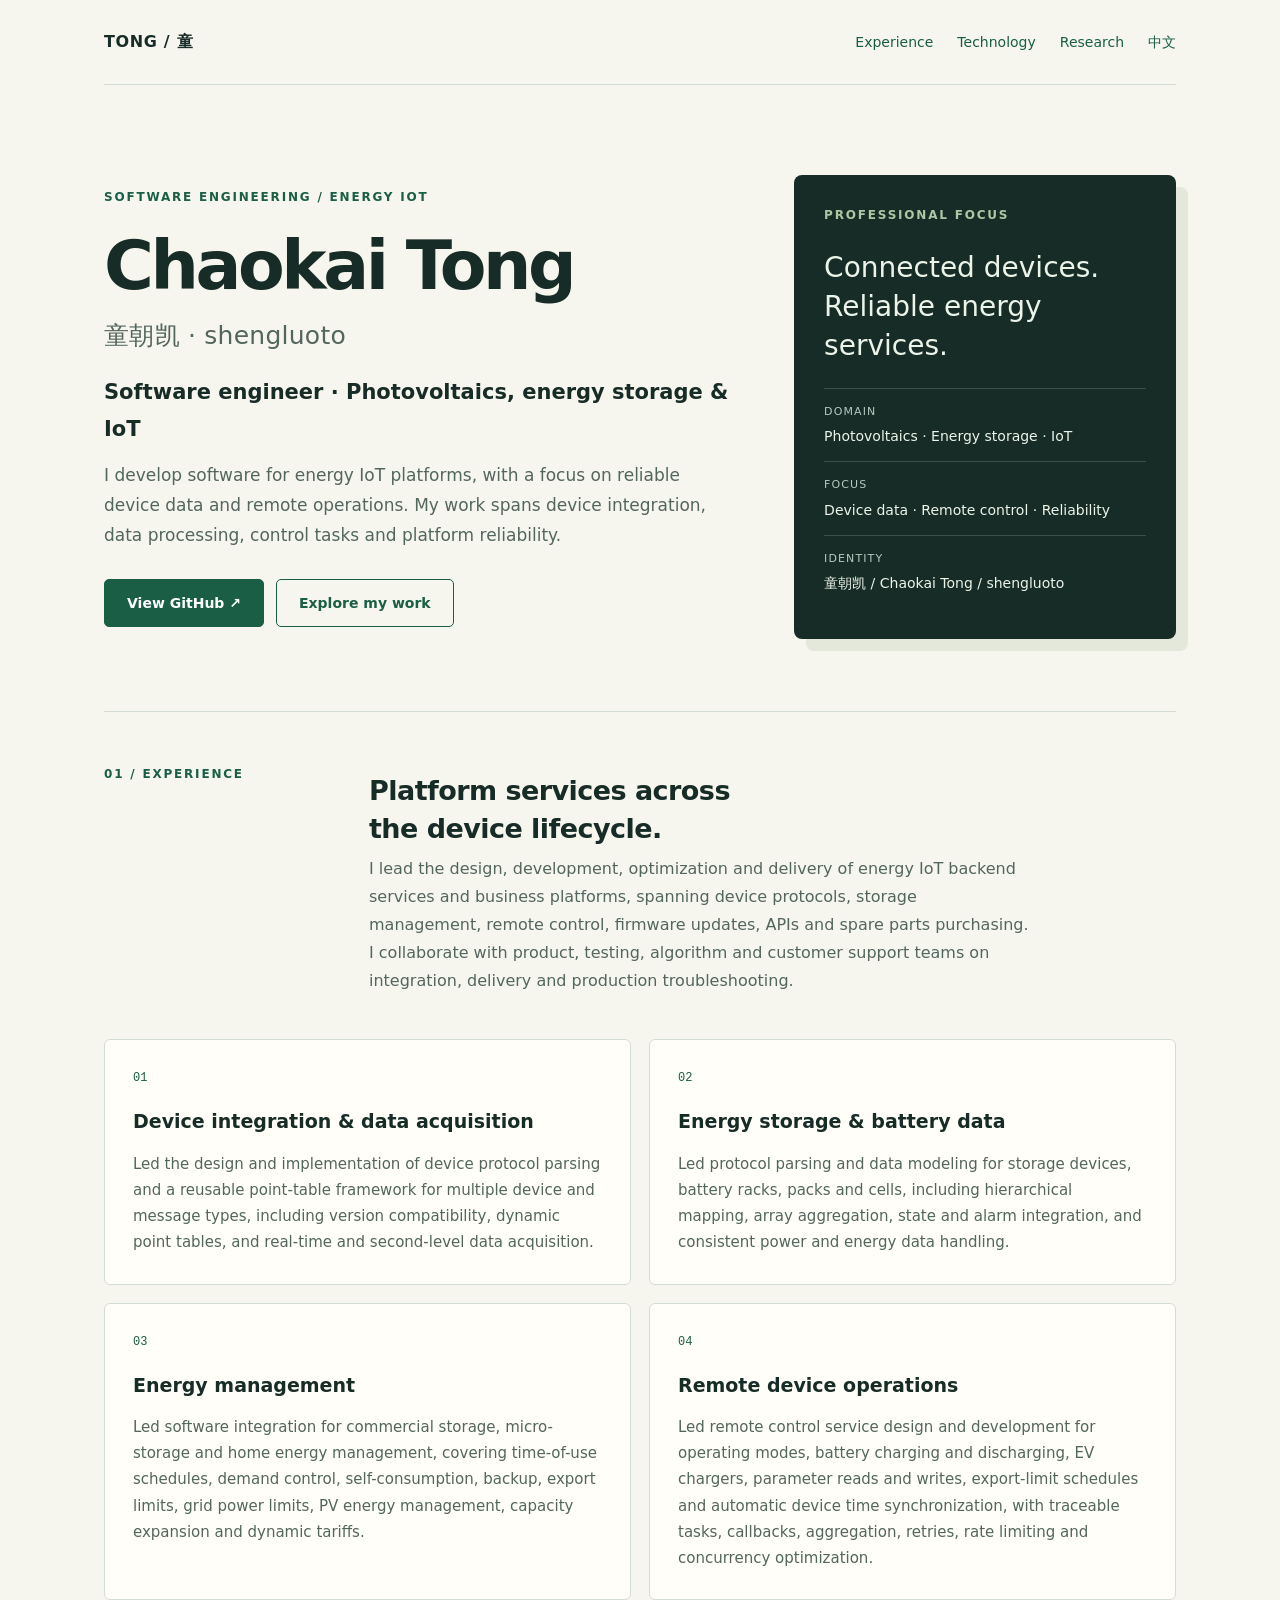
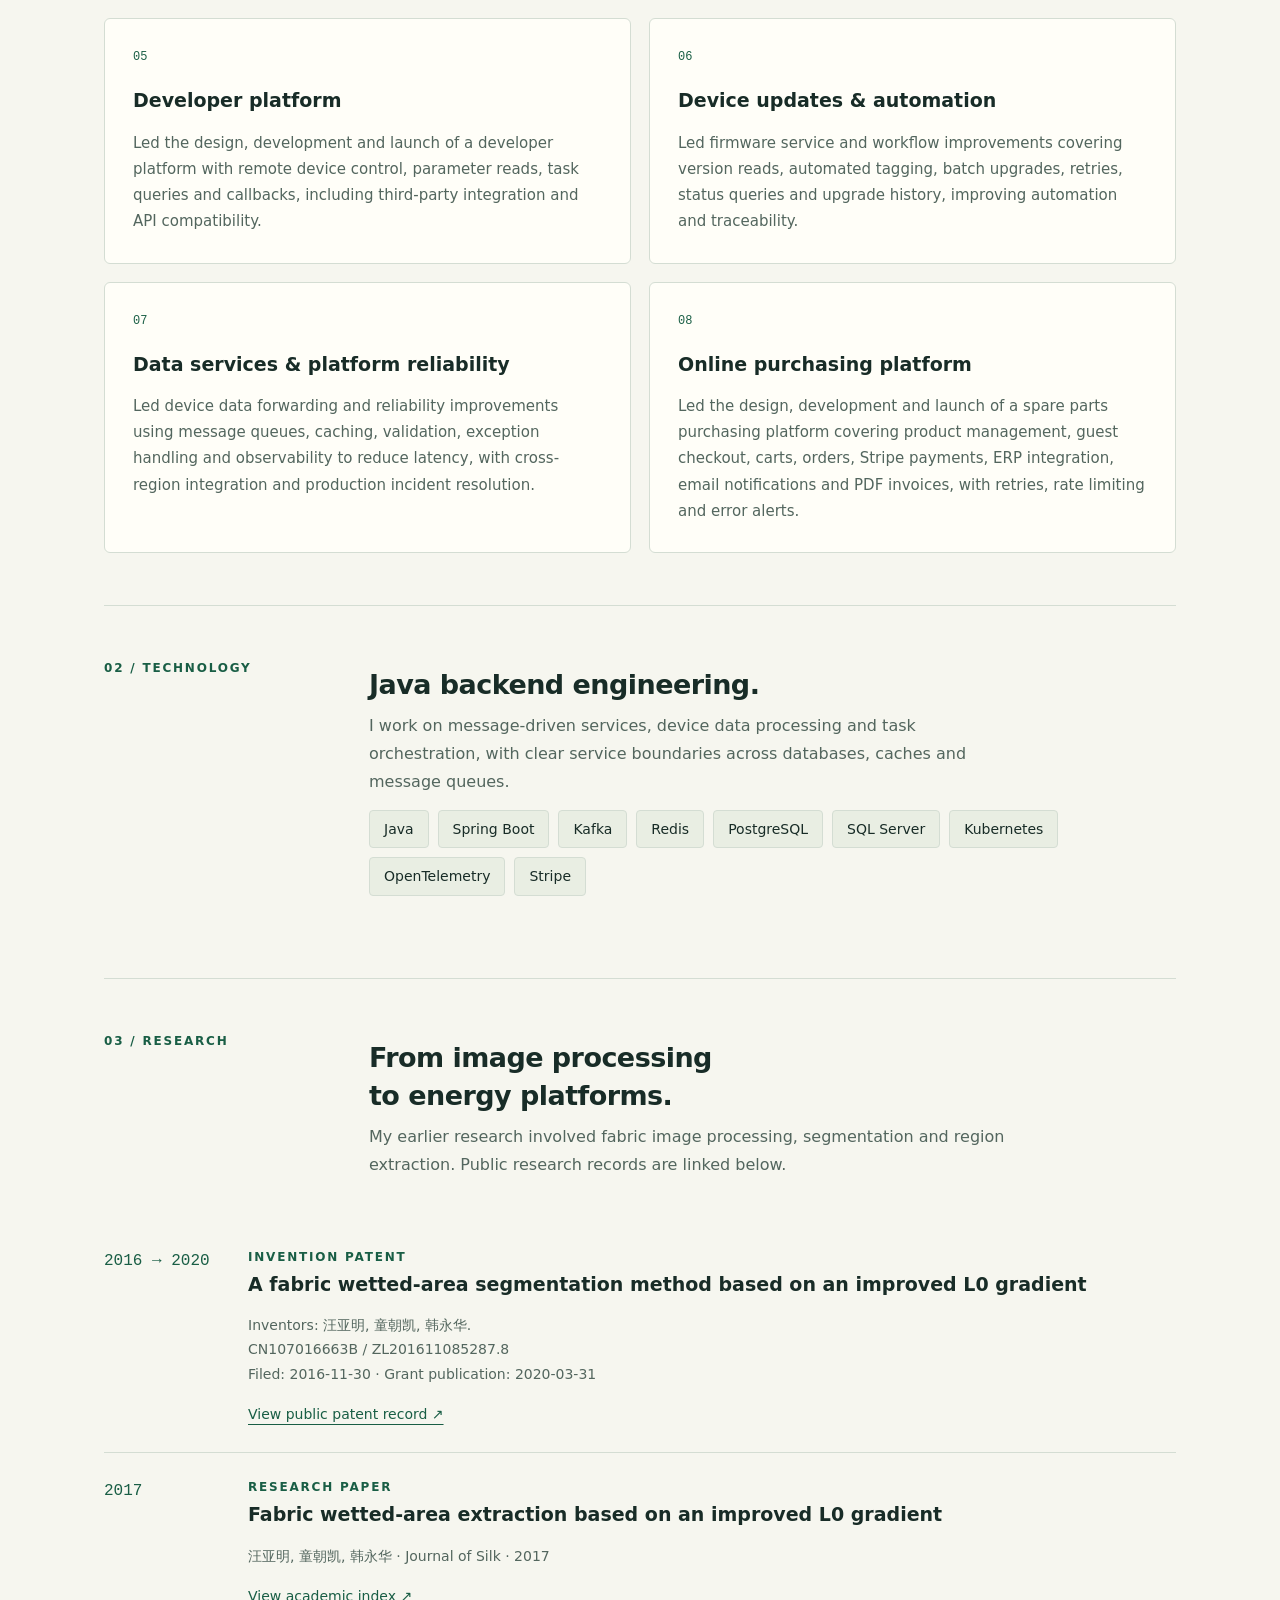
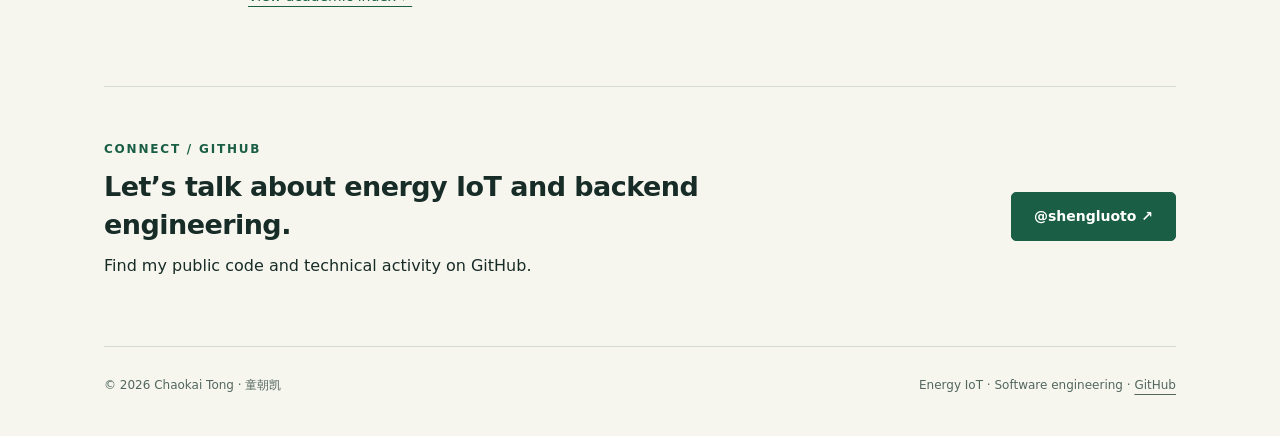
==== en/index.html @ e5afdea6 "Add English personal homepage" ====
<!doctype html>
<html lang="en"><head><meta charset="utf-8"><meta name="viewport" content="width=device-width,initial-scale=1"><title>Chaokai Tong（童朝凯）| Energy IoT Software Engineer</title><meta name="description" content="Chaokai Tong (童朝凯), known as shengluoto on GitHub. Software engineer focused on photovoltaic and energy storage IoT, device data, remote control, firmware updates and platform reliability."><meta name="author" content="童朝凯 / Chaokai Tong"><meta name="robots" content="index,follow"><meta name="theme-color" content="#195e45"><link rel="canonical" href="https://shengluoto.github.io/en/"><link rel="alternate" hreflang="zh-CN" href="https://shengluoto.github.io/"><link rel="alternate" hreflang="en" href="https://shengluoto.github.io/en/"><link rel="alternate" hreflang="x-default" href="https://shengluoto.github.io/"><meta property="og:type" content="profile"><meta property="og:title" content="Chaokai Tong（童朝凯）| Energy IoT Software Engineer"><meta property="og:description" content="Chaokai Tong (童朝凯), known as shengluoto on GitHub. Software engineer focused on photovoltaic and energy storage IoT, device data, remote control, firmware updates and platform reliability."><meta property="og:url" content="https://shengluoto.github.io/en/"><meta property="og:site_name" content="童朝凯 / Chaokai Tong"><meta name="twitter:card" content="summary"><link rel="icon" href="../favicon.svg" type="image/svg+xml"><link rel="stylesheet" href="../style.css"><script type="application/ld+json">{"@context": "https://schema.org", "@type": "Person", "@id": "https://shengluoto.github.io/#person", "name": "童朝凯", "alternateName": ["Chaokai Tong", "shengluoto"], "url": "https://shengluoto.github.io/", "sameAs": ["https://github.com/shengluoto"], "jobTitle": "Software Engineer", "knowsAbout": ["Java", "Photovoltaics", "Energy Storage", "Internet of Things", "Kafka", "Redis", "Remote Device Control"], "description": "Chaokai Tong (童朝凯), known as shengluoto on GitHub. Software engineer focused on photovoltaic and energy storage IoT, device data, remote control, firmware updates and platform reliability."}</script></head>
<body><a class="skip" href="#main">Skip to content</a><div class="wrap"><header><a class="brand" href="../">TONG / 童</a><nav aria-label="Main navigation"><a href="#work">Experience</a><a href="#stack">Technology</a><a href="#research">Research</a><a href="../" lang="zh-CN">中文</a></nav></header>
<main id="main"><div class="hero"><div><div class="eyebrow">Software engineering / Energy IoT</div><h1>Chaokai Tong<small>童朝凯 · shengluoto</small></h1><p class="role">Software engineer · Photovoltaics, energy storage & IoT</p><p class="intro">I develop software for energy IoT platforms, with a focus on reliable device data and remote operations. My work spans device integration, data processing, control tasks and platform reliability.</p><div class="actions"><a class="button primary" href="https://github.com/shengluoto" rel="me">View GitHub ↗</a><a class="button" href="#work">Explore my work</a></div></div><aside class="identity" aria-label="Professional focus"><div class="eyebrow">Professional focus</div><p class="big">Connected devices.<br>Reliable energy services.</p><dl><div><dt>DOMAIN</dt><dd>Photovoltaics · Energy storage · IoT</dd></div><div><dt>FOCUS</dt><dd>Device data · Remote control · Reliability</dd></div><div><dt>IDENTITY</dt><dd>童朝凯 / Chaokai Tong / shengluoto</dd></div></dl></aside></div>
<section id="work"><div class="section-head"><div class="eyebrow">01 / Experience</div><div><h2>Platform services across<br>the device lifecycle.</h2><p>I lead the design, development, optimization and delivery of energy IoT backend services and business platforms, spanning device protocols, storage management, remote control, firmware updates, APIs and spare parts purchasing. I collaborate with product, testing, algorithm and customer support teams on integration, delivery and production troubleshooting.</p></div></div><div class="work-grid"><article class="work"><span class="number">01</span><h3>Device integration & data acquisition</h3><p>Led the design and implementation of device protocol parsing and a reusable point-table framework for multiple device and message types, including version compatibility, dynamic point tables, and real-time and second-level data acquisition.</p></article><article class="work"><span class="number">02</span><h3>Energy storage & battery data</h3><p>Led protocol parsing and data modeling for storage devices, battery racks, packs and cells, including hierarchical mapping, array aggregation, state and alarm integration, and consistent power and energy data handling.</p></article><article class="work"><span class="number">03</span><h3>Energy management</h3><p>Led software integration for commercial storage, micro-storage and home energy management, covering time-of-use schedules, demand control, self-consumption, backup, export limits, grid power limits, PV energy management, capacity expansion and dynamic tariffs.</p></article><article class="work"><span class="number">04</span><h3>Remote device operations</h3><p>Led remote control service design and development for operating modes, battery charging and discharging, EV chargers, parameter reads and writes, export-limit schedules and automatic device time synchronization, with traceable tasks, callbacks, aggregation, retries, rate limiting and concurrency optimization.</p></article><article class="work"><span class="number">05</span><h3>Developer platform</h3><p>Led the design, development and launch of a developer platform with remote device control, parameter reads, task queries and callbacks, including third-party integration and API compatibility.</p></article><article class="work"><span class="number">06</span><h3>Device updates & automation</h3><p>Led firmware service and workflow improvements covering version reads, automated tagging, batch upgrades, retries, status queries and upgrade history, improving automation and traceability.</p></article><article class="work"><span class="number">07</span><h3>Data services & platform reliability</h3><p>Led device data forwarding and reliability improvements using message queues, caching, validation, exception handling and observability to reduce latency, with cross-region integration and production incident resolution.</p></article><article class="work"><span class="number">08</span><h3>Online purchasing platform</h3><p>Led the design, development and launch of a spare parts purchasing platform covering product management, guest checkout, carts, orders, Stripe payments, ERP integration, email notifications and PDF invoices, with retries, rate limiting and error alerts.</p></article></div></section>
<section id="stack"><div class="section-head"><div class="eyebrow">02 / Technology</div><div><h2>Java backend engineering.</h2><p>I work on message-driven services, device data processing and task orchestration, with clear service boundaries across databases, caches and message queues.</p><div class="tags"><span>Java</span><span>Spring Boot</span><span>Kafka</span><span>Redis</span><span>PostgreSQL</span><span>SQL Server</span><span>Kubernetes</span><span>OpenTelemetry</span><span>Stripe</span></div></div></div></section>
<section id="research"><div class="section-head"><div class="eyebrow">03 / Research</div><div><h2>From image processing<br>to energy platforms.</h2><p>My earlier research involved fabric image processing, segmentation and region extraction. Public research records are linked below.</p></div></div><article class="research"><div class="year">2016 → 2020</div><div><div class="eyebrow">Invention patent</div><h3>A fabric wetted-area segmentation method based on an improved L0 gradient</h3><p>Inventors: 汪亚明, 童朝凯, 韩永华.<br>CN107016663B / ZL201611085287.8<br>Filed: 2016-11-30 · Grant publication: 2020-03-31</p><a href="https://patents.google.com/patent/CN107016663B/zh">View public patent record ↗</a></div></article><article class="research"><div class="year">2017</div><div><div class="eyebrow">Research paper</div><h3>Fabric wetted-area extraction based on an improved L0 gradient</h3><p>汪亚明, 童朝凯, 韩永华 · Journal of Silk · 2017</p><a href="https://a.xueshu.baidu.com/homepage/u/5a5014f4c93cabfa0c5242f6f44925fc">View academic index ↗</a></div></article></section>
<section class="contact"><div><div class="eyebrow">Connect / GitHub</div><h2>Let’s talk about energy IoT and backend engineering.</h2><p>Find my public code and technical activity on GitHub.</p></div><a class="button primary" href="https://github.com/shengluoto">@shengluoto ↗</a></section></main><footer><span>© 2026 Chaokai Tong · 童朝凯</span><span>Energy IoT · Software engineering · <a href="https://github.com/shengluoto">GitHub</a></span></footer></div></body></html>
---- style.css ----
:root{--bg:#f6f6ef;--ink:#182c27;--muted:#53665e;--line:#d4ddd3;--green:#195e45;--card:#fffef8}*{box-sizing:border-box}html{scroll-behavior:smooth;scroll-padding-top:24px}body{margin:0;background:var(--bg);color:var(--ink);font-family:system-ui,-apple-system,BlinkMacSystemFont,"Segoe UI","PingFang SC","Microsoft YaHei",sans-serif;line-height:1.75}a{color:var(--green);text-underline-offset:5px}a:hover{text-decoration:underline}a:focus-visible{outline:3px solid #af742f;outline-offset:5px}.skip{position:absolute;left:16px;top:-100px;background:white;padding:10px;z-index:3}.skip:focus{top:10px}.wrap{max-width:1160px;margin:auto;padding:0 44px}header{display:flex;align-items:center;justify-content:space-between;padding:28px 0;border-bottom:1px solid var(--line);gap:24px}.brand{font-weight:700;letter-spacing:.04em;text-decoration:none;color:var(--ink)}nav{display:flex;flex-wrap:wrap;gap:24px;font-size:14px}nav a{text-decoration:none}.hero{display:grid;grid-template-columns:1.65fr 1fr;gap:60px;padding:90px 0 72px;align-items:center}.eyebrow{font-size:12px;letter-spacing:.15em;font-weight:700;color:var(--green);text-transform:uppercase}h1{font-size:68px;letter-spacing:-.05em;line-height:1.12;margin:20px 0 16px}h1 small{display:block;font-size:25px;font-weight:400;letter-spacing:.01em;margin-top:18px;color:var(--muted)}.role{font-size:21px;font-weight:600;margin:24px 0 14px}.intro{color:var(--muted);max-width:630px;font-size:17px}.actions{display:flex;gap:12px;flex-wrap:wrap;margin-top:28px}.button{border:1px solid var(--green);padding:11px 22px;border-radius:5px;text-decoration:none;font-size:14px;font-weight:600}.primary{background:var(--green);color:#fff}.button:hover{opacity:.85;text-decoration:none}.note{font-size:12px;color:var(--muted);margin-top:18px}.identity{background:var(--ink);color:#ecf4e9;padding:30px;border-radius:8px;box-shadow:12px 12px 0 #e3e8db}.identity .eyebrow{color:#aac8a4}.identity .big{font-size:28px;font-weight:500;line-height:1.4;margin:22px 0}.identity dl{margin:0}.identity dl div{padding:13px 0;border-top:1px solid #3a5047}.identity dt{font-size:11px;letter-spacing:.1em;color:#b6c8bf}.identity dd{margin:3px 0 0;font-size:14px}section{border-top:1px solid var(--line);padding:52px 0}.section-head{display:grid;grid-template-columns:230px 1fr;gap:35px;margin-bottom:30px}h2{font-size:27px;line-height:1.4;letter-spacing:-.02em;margin:8px 0}h3{font-size:19px;margin:0 0 12px}p{margin:0 0 14px}.section-head p{color:var(--muted);max-width:660px}.work-grid{display:grid;grid-template-columns:repeat(2,1fr);gap:18px}.work{padding:28px;background:var(--card);border:1px solid var(--line);border-radius:6px}.number{display:block;font-size:12px;color:var(--green);margin-bottom:16px;font-family:monospace}.work p{color:var(--muted);font-size:15px;margin:0}.tags{display:flex;gap:9px;flex-wrap:wrap}.tags span{font-size:14px;background:#e9eee3;border:1px solid var(--line);border-radius:4px;padding:6px 14px}.research{display:grid;grid-template-columns:120px 1fr;gap:24px;padding:24px 0;border-top:1px solid var(--line)}.research:first-of-type{border-top:0}.research .year{font-family:monospace;color:var(--green);font-size:16px}.research p{font-size:14px;color:var(--muted)}.research a{font-size:14px}.contact{display:flex;justify-content:space-between;align-items:center;gap:24px}.contact h2{max-width:620px}footer{padding:28px 0 40px;border-top:1px solid var(--line);font-size:12px;color:var(--muted);display:flex;justify-content:space-between;gap:16px}footer a{color:var(--muted)}@media(max-width:850px){.hero{grid-template-columns:1fr;gap:36px;padding:52px 0}.identity{max-width:500px}.section-head{grid-template-columns:1fr;gap:10px}h1{font-size:54px}.wrap{padding:0 26px}}@media(max-width:520px){header{align-items:flex-start;gap:16px}nav{gap:12px;font-size:12px;justify-content:flex-end}.wrap{padding:0 20px}h1{font-size:46px}.role{font-size:18px}.work-grid{grid-template-columns:1fr}.work{padding:23px}.research{grid-template-columns:1fr;gap:8px}.contact{display:block}.contact .button{display:inline-block;margin-top:12px}footer{flex-direction:column}.identity{box-shadow:7px 7px 0 #e3e8db}section{padding:38px 0}}@media(prefers-reduced-motion:reduce){html{scroll-behavior:auto}}
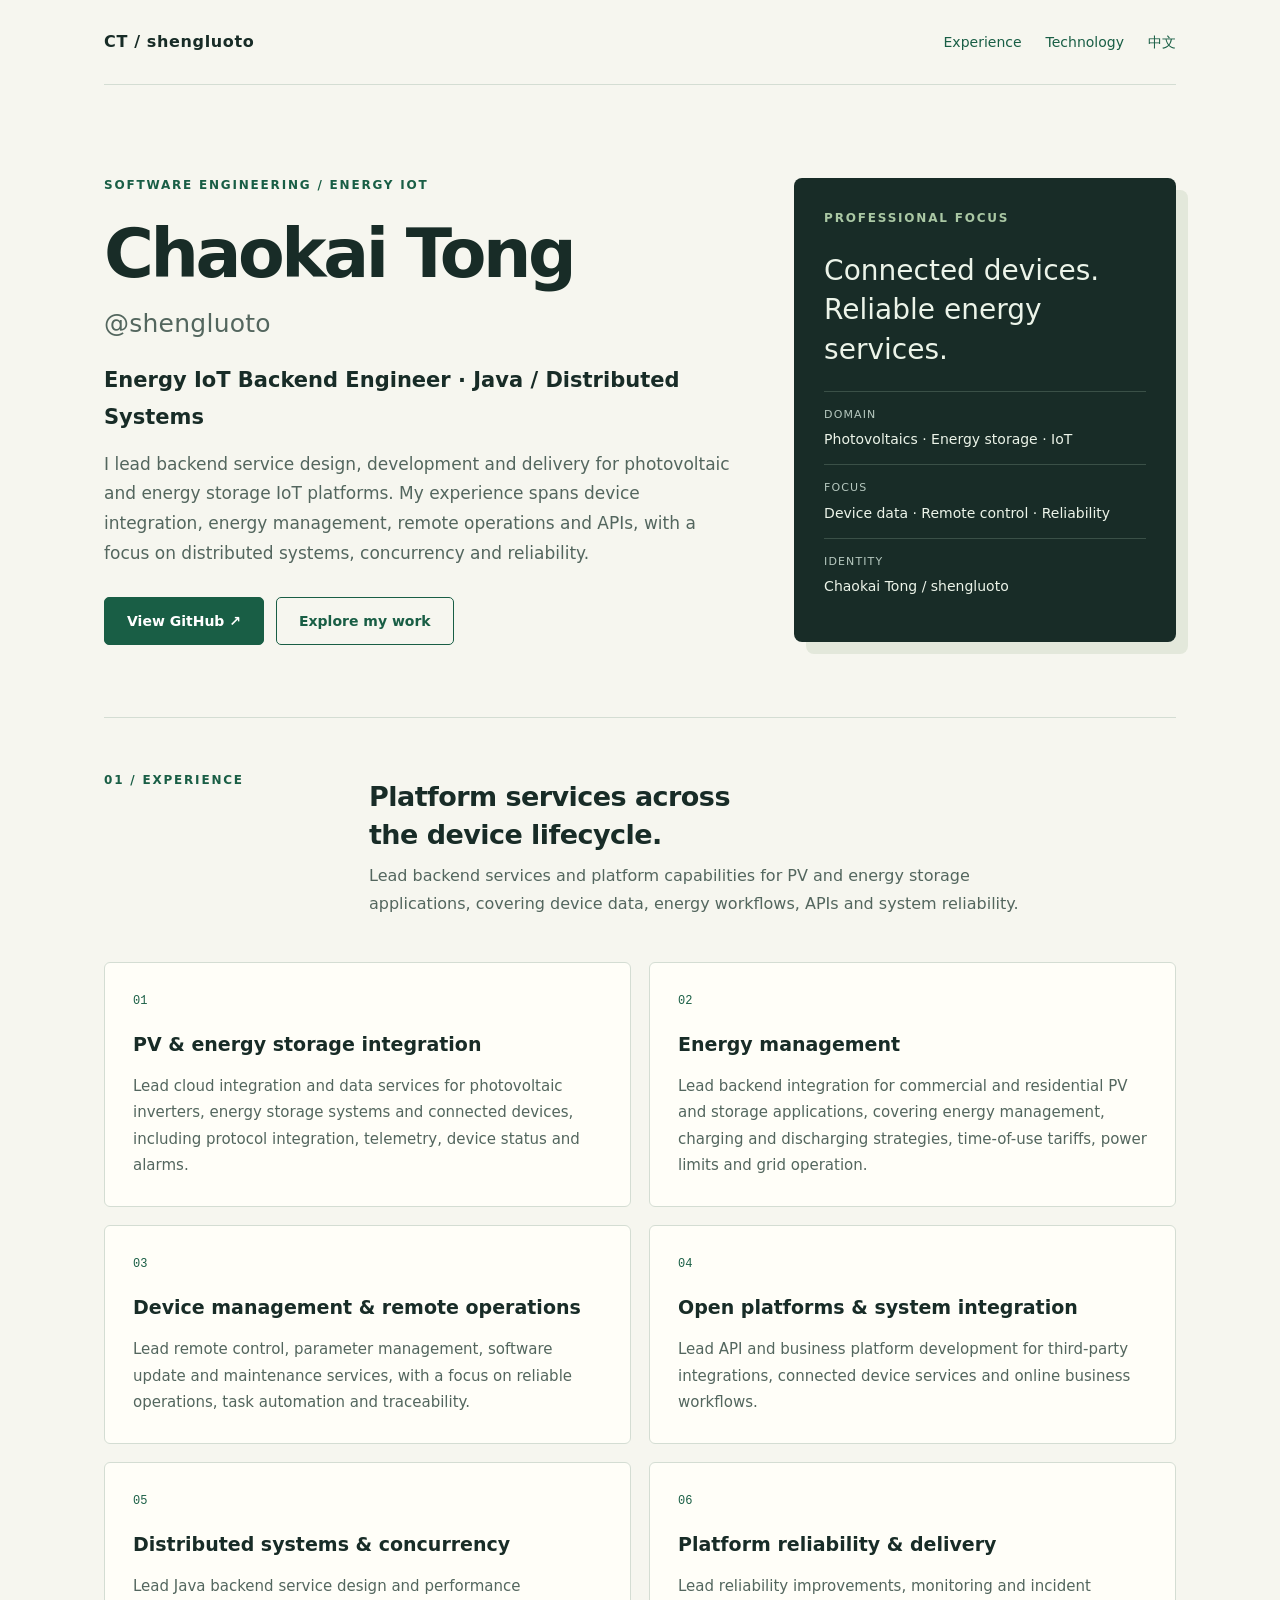
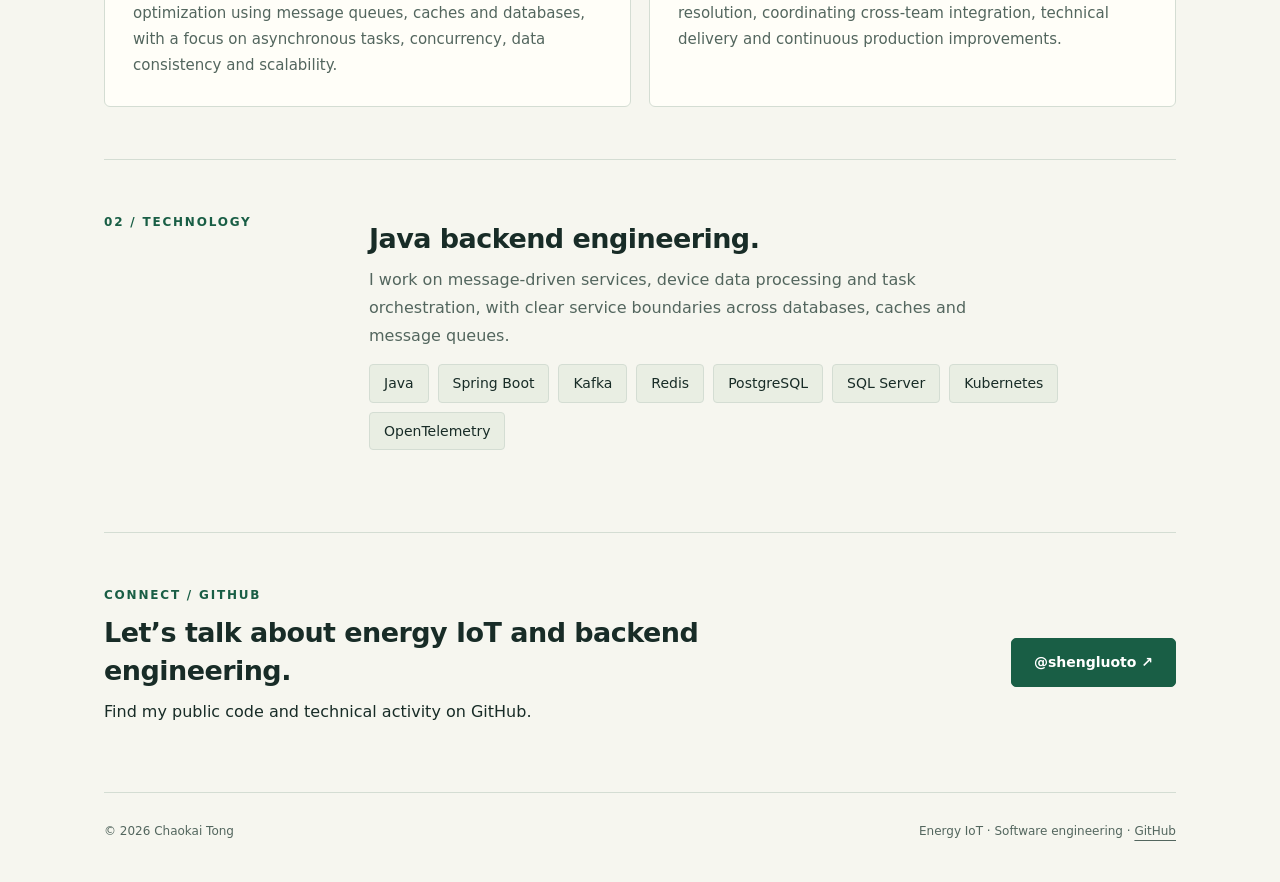
==== commit 0a2100d1: "Update English industry-focused profile" ====
--- a/en/index.html
+++ b/en/index.html
@@ -1,8 +1,8 @@
 <!doctype html>
-<html lang="en"><head><meta charset="utf-8"><meta name="viewport" content="width=device-width,initial-scale=1"><title>Chaokai Tong（童朝凯）| Energy IoT Software Engineer</title><meta name="description" content="Chaokai Tong (童朝凯), known as shengluoto on GitHub. Software engineer focused on photovoltaic and energy storage IoT, device data, remote control, firmware updates and platform reliability."><meta name="author" content="童朝凯 / Chaokai Tong"><meta name="robots" content="index,follow"><meta name="theme-color" content="#195e45"><link rel="canonical" href="https://shengluoto.github.io/en/"><link rel="alternate" hreflang="zh-CN" href="https://shengluoto.github.io/"><link rel="alternate" hreflang="en" href="https://shengluoto.github.io/en/"><link rel="alternate" hreflang="x-default" href="https://shengluoto.github.io/"><meta property="og:type" content="profile"><meta property="og:title" content="Chaokai Tong（童朝凯）| Energy IoT Software Engineer"><meta property="og:description" content="Chaokai Tong (童朝凯), known as shengluoto on GitHub. Software engineer focused on photovoltaic and energy storage IoT, device data, remote control, firmware updates and platform reliability."><meta property="og:url" content="https://shengluoto.github.io/en/"><meta property="og:site_name" content="童朝凯 / Chaokai Tong"><meta name="twitter:card" content="summary"><link rel="icon" href="../favicon.svg" type="image/svg+xml"><link rel="stylesheet" href="../style.css"><script type="application/ld+json">{"@context": "https://schema.org", "@type": "Person", "@id": "https://shengluoto.github.io/#person", "name": "童朝凯", "alternateName": ["Chaokai Tong", "shengluoto"], "url": "https://shengluoto.github.io/", "sameAs": ["https://github.com/shengluoto"], "jobTitle": "Software Engineer", "knowsAbout": ["Java", "Photovoltaics", "Energy Storage", "Internet of Things", "Kafka", "Redis", "Remote Device Control"], "description": "Chaokai Tong (童朝凯), known as shengluoto on GitHub. Software engineer focused on photovoltaic and energy storage IoT, device data, remote control, firmware updates and platform reliability."}</script></head>
-<body><a class="skip" href="#main">Skip to content</a><div class="wrap"><header><a class="brand" href="../">TONG / 童</a><nav aria-label="Main navigation"><a href="#work">Experience</a><a href="#stack">Technology</a><a href="#research">Research</a><a href="../" lang="zh-CN">中文</a></nav></header>
-<main id="main"><div class="hero"><div><div class="eyebrow">Software engineering / Energy IoT</div><h1>Chaokai Tong<small>童朝凯 · shengluoto</small></h1><p class="role">Software engineer · Photovoltaics, energy storage & IoT</p><p class="intro">I develop software for energy IoT platforms, with a focus on reliable device data and remote operations. My work spans device integration, data processing, control tasks and platform reliability.</p><div class="actions"><a class="button primary" href="https://github.com/shengluoto" rel="me">View GitHub ↗</a><a class="button" href="#work">Explore my work</a></div></div><aside class="identity" aria-label="Professional focus"><div class="eyebrow">Professional focus</div><p class="big">Connected devices.<br>Reliable energy services.</p><dl><div><dt>DOMAIN</dt><dd>Photovoltaics · Energy storage · IoT</dd></div><div><dt>FOCUS</dt><dd>Device data · Remote control · Reliability</dd></div><div><dt>IDENTITY</dt><dd>童朝凯 / Chaokai Tong / shengluoto</dd></div></dl></aside></div>
-<section id="work"><div class="section-head"><div class="eyebrow">01 / Experience</div><div><h2>Platform services across<br>the device lifecycle.</h2><p>I lead the design, development, optimization and delivery of energy IoT backend services and business platforms, spanning device protocols, storage management, remote control, firmware updates, APIs and spare parts purchasing. I collaborate with product, testing, algorithm and customer support teams on integration, delivery and production troubleshooting.</p></div></div><div class="work-grid"><article class="work"><span class="number">01</span><h3>Device integration & data acquisition</h3><p>Led the design and implementation of device protocol parsing and a reusable point-table framework for multiple device and message types, including version compatibility, dynamic point tables, and real-time and second-level data acquisition.</p></article><article class="work"><span class="number">02</span><h3>Energy storage & battery data</h3><p>Led protocol parsing and data modeling for storage devices, battery racks, packs and cells, including hierarchical mapping, array aggregation, state and alarm integration, and consistent power and energy data handling.</p></article><article class="work"><span class="number">03</span><h3>Energy management</h3><p>Led software integration for commercial storage, micro-storage and home energy management, covering time-of-use schedules, demand control, self-consumption, backup, export limits, grid power limits, PV energy management, capacity expansion and dynamic tariffs.</p></article><article class="work"><span class="number">04</span><h3>Remote device operations</h3><p>Led remote control service design and development for operating modes, battery charging and discharging, EV chargers, parameter reads and writes, export-limit schedules and automatic device time synchronization, with traceable tasks, callbacks, aggregation, retries, rate limiting and concurrency optimization.</p></article><article class="work"><span class="number">05</span><h3>Developer platform</h3><p>Led the design, development and launch of a developer platform with remote device control, parameter reads, task queries and callbacks, including third-party integration and API compatibility.</p></article><article class="work"><span class="number">06</span><h3>Device updates & automation</h3><p>Led firmware service and workflow improvements covering version reads, automated tagging, batch upgrades, retries, status queries and upgrade history, improving automation and traceability.</p></article><article class="work"><span class="number">07</span><h3>Data services & platform reliability</h3><p>Led device data forwarding and reliability improvements using message queues, caching, validation, exception handling and observability to reduce latency, with cross-region integration and production incident resolution.</p></article><article class="work"><span class="number">08</span><h3>Online purchasing platform</h3><p>Led the design, development and launch of a spare parts purchasing platform covering product management, guest checkout, carts, orders, Stripe payments, ERP integration, email notifications and PDF invoices, with retries, rate limiting and error alerts.</p></article></div></section>
-<section id="stack"><div class="section-head"><div class="eyebrow">02 / Technology</div><div><h2>Java backend engineering.</h2><p>I work on message-driven services, device data processing and task orchestration, with clear service boundaries across databases, caches and message queues.</p><div class="tags"><span>Java</span><span>Spring Boot</span><span>Kafka</span><span>Redis</span><span>PostgreSQL</span><span>SQL Server</span><span>Kubernetes</span><span>OpenTelemetry</span><span>Stripe</span></div></div></div></section>
-<section id="research"><div class="section-head"><div class="eyebrow">03 / Research</div><div><h2>From image processing<br>to energy platforms.</h2><p>My earlier research involved fabric image processing, segmentation and region extraction. Public research records are linked below.</p></div></div><article class="research"><div class="year">2016 → 2020</div><div><div class="eyebrow">Invention patent</div><h3>A fabric wetted-area segmentation method based on an improved L0 gradient</h3><p>Inventors: 汪亚明, 童朝凯, 韩永华.<br>CN107016663B / ZL201611085287.8<br>Filed: 2016-11-30 · Grant publication: 2020-03-31</p><a href="https://patents.google.com/patent/CN107016663B/zh">View public patent record ↗</a></div></article><article class="research"><div class="year">2017</div><div><div class="eyebrow">Research paper</div><h3>Fabric wetted-area extraction based on an improved L0 gradient</h3><p>汪亚明, 童朝凯, 韩永华 · Journal of Silk · 2017</p><a href="https://a.xueshu.baidu.com/homepage/u/5a5014f4c93cabfa0c5242f6f44925fc">View academic index ↗</a></div></article></section>
-<section class="contact"><div><div class="eyebrow">Connect / GitHub</div><h2>Let’s talk about energy IoT and backend engineering.</h2><p>Find my public code and technical activity on GitHub.</p></div><a class="button primary" href="https://github.com/shengluoto">@shengluoto ↗</a></section></main><footer><span>© 2026 Chaokai Tong · 童朝凯</span><span>Energy IoT · Software engineering · <a href="https://github.com/shengluoto">GitHub</a></span></footer></div></body></html>
+<html lang="en"><head><meta charset="utf-8"><meta name="viewport" content="width=device-width,initial-scale=1"><title>Chaokai Tong | Energy IoT Backend Engineer | Java & Distributed Systems</title><meta name="description" content="Chaokai Tong (shengluoto), Energy IoT Backend Engineer focused on photovoltaics, energy storage, energy management, device integration, remote operations, APIs, Java and distributed systems."><meta name="author" content="Chaokai Tong"><meta name="robots" content="index,follow"><meta name="theme-color" content="#195e45"><link rel="canonical" href="https://shengluoto.github.io/en/"><link rel="alternate" hreflang="zh-CN" href="https://shengluoto.github.io/"><link rel="alternate" hreflang="en" href="https://shengluoto.github.io/en/"><link rel="alternate" hreflang="x-default" href="https://shengluoto.github.io/"><meta property="og:type" content="profile"><meta property="og:title" content="Chaokai Tong | Energy IoT Backend Engineer | Java & Distributed Systems"><meta property="og:description" content="Chaokai Tong (shengluoto), Energy IoT Backend Engineer focused on photovoltaics, energy storage, energy management, device integration, remote operations, APIs, Java and distributed systems."><meta property="og:url" content="https://shengluoto.github.io/en/"><meta property="og:site_name" content="Chaokai Tong / shengluoto"><meta name="twitter:card" content="summary"><link rel="icon" href="../favicon.svg" type="image/svg+xml"><link rel="stylesheet" href="../style.css"><script type="application/ld+json">{"@context": "https://schema.org", "@type": "Person", "@id": "https://shengluoto.github.io/#person", "name": "Chaokai Tong", "alternateName": ["shengluoto"], "url": "https://shengluoto.github.io/", "sameAs": ["https://github.com/shengluoto"], "jobTitle": "Energy IoT Backend Engineer", "knowsAbout": ["Java", "Spring Boot", "Distributed Systems", "Kafka", "Redis", "Photovoltaics", "Energy Storage", "Energy Management", "Internet of Things"], "description": "Chaokai Tong (shengluoto), Energy IoT Backend Engineer focused on photovoltaics, energy storage, energy management, device integration, remote operations, APIs, Java and distributed systems."}</script></head>
+<body><a class="skip" href="#main">Skip to content</a><div class="wrap"><header><a class="brand" href="../">CT / shengluoto</a><nav aria-label="Main navigation"><a href="#work">Experience</a><a href="#stack">Technology</a><a href="../" lang="zh-CN">中文</a></nav></header>
+<main id="main"><div class="hero"><div><div class="eyebrow">Software engineering / Energy IoT</div><h1>Chaokai Tong<small>@shengluoto</small></h1><p class="role">Energy IoT Backend Engineer · Java / Distributed Systems</p><p class="intro">I lead backend service design, development and delivery for photovoltaic and energy storage IoT platforms. My experience spans device integration, energy management, remote operations and APIs, with a focus on distributed systems, concurrency and reliability.</p><div class="actions"><a class="button primary" href="https://github.com/shengluoto" rel="me">View GitHub ↗</a><a class="button" href="#work">Explore my work</a></div></div><aside class="identity" aria-label="Professional focus"><div class="eyebrow">Professional focus</div><p class="big">Connected devices.<br>Reliable energy services.</p><dl><div><dt>DOMAIN</dt><dd>Photovoltaics · Energy storage · IoT</dd></div><div><dt>FOCUS</dt><dd>Device data · Remote control · Reliability</dd></div><div><dt>IDENTITY</dt><dd>Chaokai Tong / shengluoto</dd></div></dl></aside></div>
+<section id="work"><div class="section-head"><div class="eyebrow">01 / Experience</div><div><h2>Platform services across<br>the device lifecycle.</h2><p>Lead backend services and platform capabilities for PV and energy storage applications, covering device data, energy workflows, APIs and system reliability.</p></div></div><div class="work-grid"><article class="work"><span class="number">01</span><h3>PV & energy storage integration</h3><p>Lead cloud integration and data services for photovoltaic inverters, energy storage systems and connected devices, including protocol integration, telemetry, device status and alarms.</p></article><article class="work"><span class="number">02</span><h3>Energy management</h3><p>Lead backend integration for commercial and residential PV and storage applications, covering energy management, charging and discharging strategies, time-of-use tariffs, power limits and grid operation.</p></article><article class="work"><span class="number">03</span><h3>Device management & remote operations</h3><p>Lead remote control, parameter management, software update and maintenance services, with a focus on reliable operations, task automation and traceability.</p></article><article class="work"><span class="number">04</span><h3>Open platforms & system integration</h3><p>Lead API and business platform development for third-party integrations, connected device services and online business workflows.</p></article><article class="work"><span class="number">05</span><h3>Distributed systems & concurrency</h3><p>Lead Java backend service design and performance optimization using message queues, caches and databases, with a focus on asynchronous tasks, concurrency, data consistency and scalability.</p></article><article class="work"><span class="number">06</span><h3>Platform reliability & delivery</h3><p>Lead reliability improvements, monitoring and incident resolution, coordinating cross-team integration, technical delivery and continuous production improvements.</p></article></div></section>
+<section id="stack"><div class="section-head"><div class="eyebrow">02 / Technology</div><div><h2>Java backend engineering.</h2><p>I work on message-driven services, device data processing and task orchestration, with clear service boundaries across databases, caches and message queues.</p><div class="tags"><span>Java</span><span>Spring Boot</span><span>Kafka</span><span>Redis</span><span>PostgreSQL</span><span>SQL Server</span><span>Kubernetes</span><span>OpenTelemetry</span></div></div></div></section>
+
+<section class="contact"><div><div class="eyebrow">Connect / GitHub</div><h2>Let’s talk about energy IoT and backend engineering.</h2><p>Find my public code and technical activity on GitHub.</p></div><a class="button primary" href="https://github.com/shengluoto">@shengluoto ↗</a></section></main><footer><span>© 2026 Chaokai Tong</span><span>Energy IoT · Software engineering · <a href="https://github.com/shengluoto">GitHub</a></span></footer></div></body></html>
